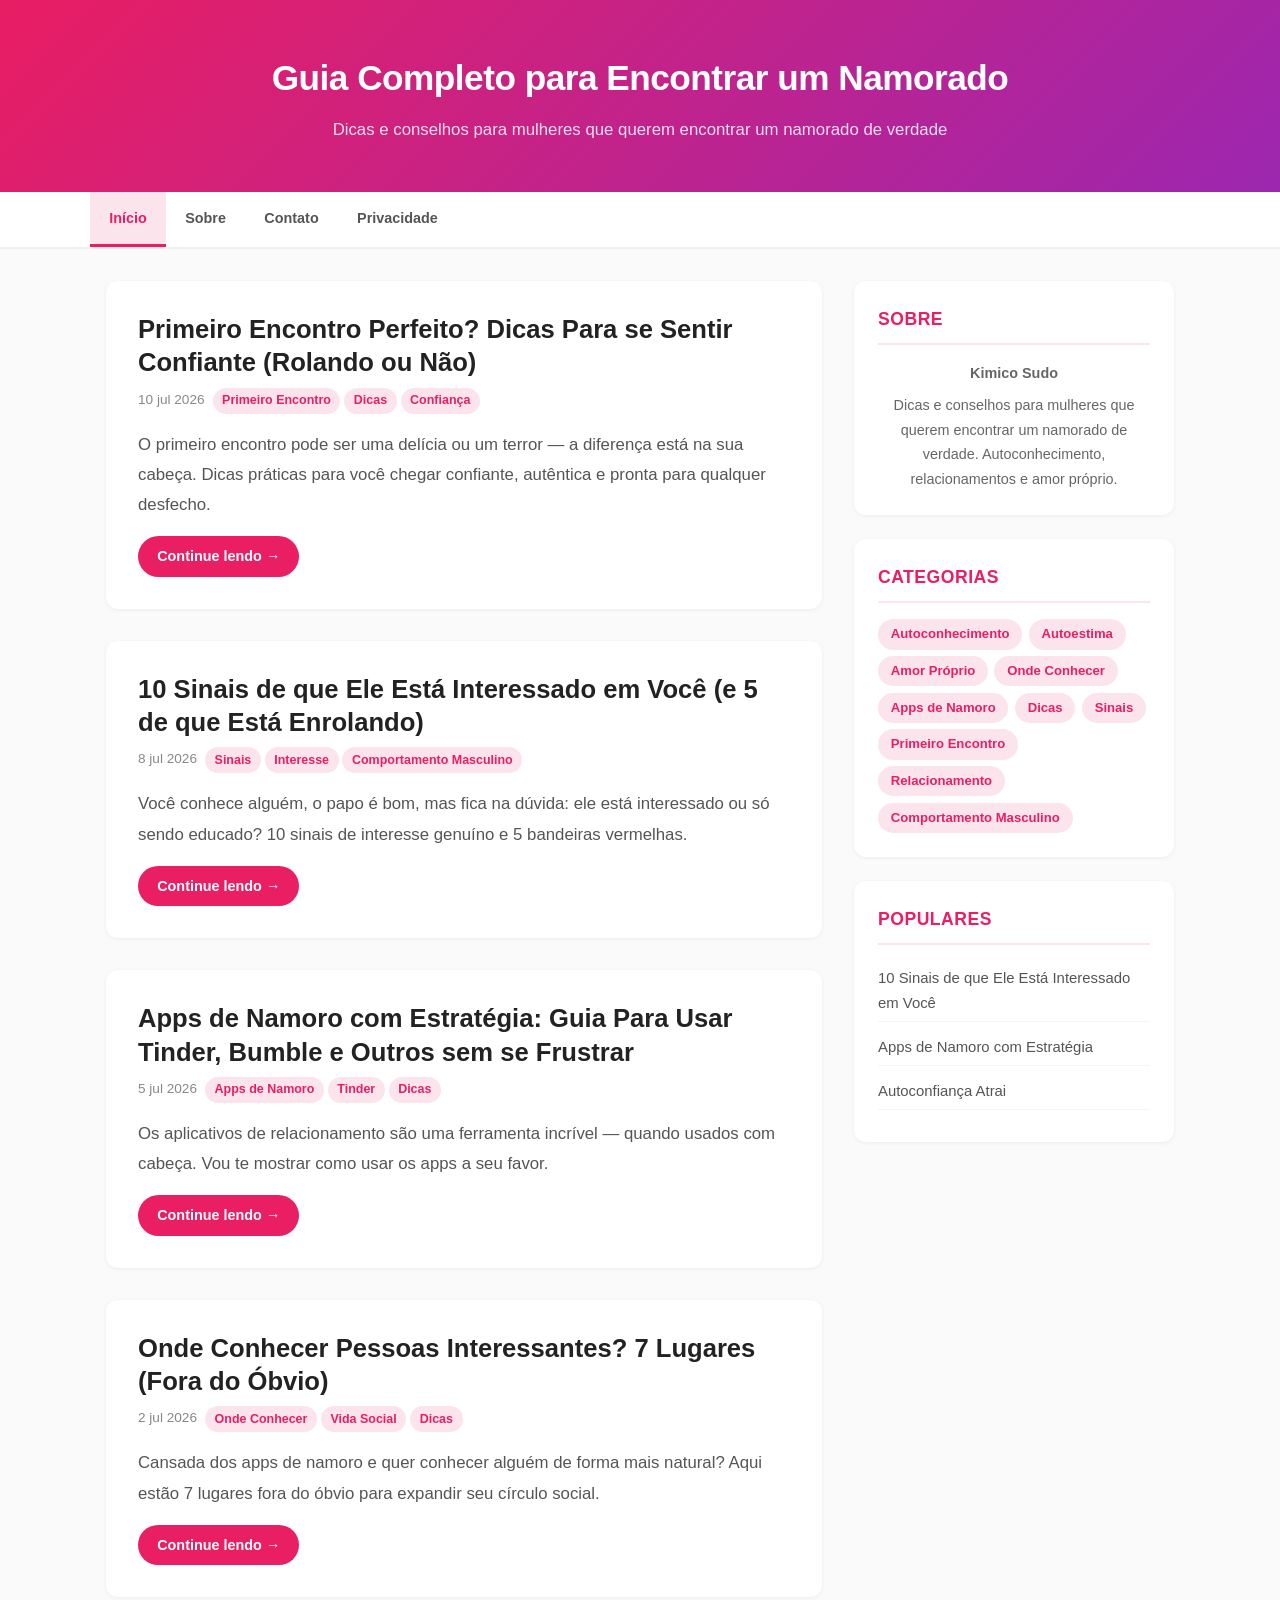
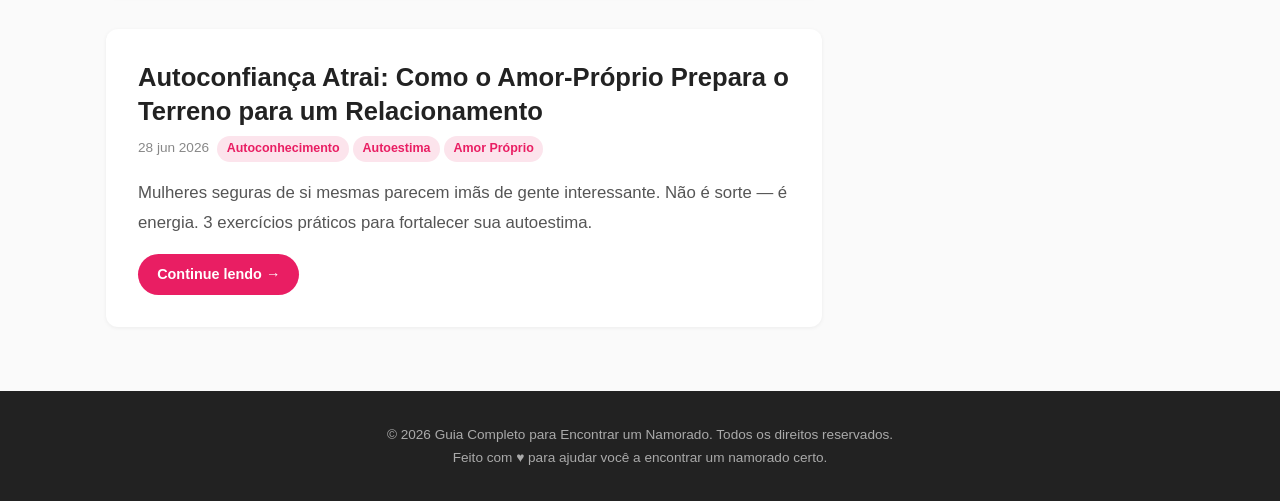
==== index.html @ e8853505 "Add files via upload" ====
<!DOCTYPE html>
<html lang="pt-BR">
<head>
  <meta charset="UTF-8">
  <meta name="viewport" content="width=device-width, initial-scale=1">
  <title>Guia Completo para Encontrar um Namorado</title>
  <meta name="description" content="Guia completo para mulheres que querem encontrar um namorado. Dicas de autoestima, relacionamento, apps de namoro e como conhecer pessoas interessantes.">
  <meta property="og:title" content="Guia Completo para Encontrar um Namorado">
  <meta property="og:description" content="Guia completo para mulheres que querem encontrar um namorado. Dicas de autoestima, relacionamento, apps de namoro e como conhecer pessoas interessantes.">
  <meta property="og:type" content="website">
  <meta property="og:url" content="https://prado59.github.io/namoradocerto/">
  <meta property="og:image" content="https://prado59.github.io/namoradocerto/img/og-image.jpg">
  <meta name="twitter:card" content="summary_large_image">
  <meta name="twitter:title" content="Guia Completo para Encontrar um Namorado">
  <meta name="twitter:description" content="Guia completo para mulheres que querem encontrar um namorado.">
  <link rel="canonical" href="https://prado59.github.io/namoradocerto/">
  <link rel="stylesheet" href="css/style.css">
  <link rel="icon" href="data:image/svg+xml,<svg xmlns='http://www.w3.org/2000/svg' viewBox='0 0 100 100'><text y='.9em' font-size='90'>💕</text></svg>">
  <script async src="https://www.googletagmanager.com/gtag/js?id=G-XXXXXXXXXX"></script>
  <script>window.dataLayer=window.dataLayer||[];function gtag(){dataLayer.push(arguments);}gtag('js',new Date());gtag('config','G-XXXXXXXXXX');</script>
</head>
<body>

  <header class="header-wrap">
    <h1><a href="index.html">Guia Completo para Encontrar um Namorado</a></h1>
    <p class="description">Dicas e conselhos para mulheres que querem encontrar um namorado de verdade</p>
  </header>

  <nav class="nav-wrap">
    <button class="nav-toggle" onclick="this.nextElementSibling.classList.toggle('open')">☰ Menu</button>
    <ul>
      <li class="active"><a href="index.html">Início</a></li>
      <li><a href="about.html">Sobre</a></li>
      <li><a href="contact.html">Contato</a></li>
      <li><a href="privacy.html">Privacidade</a></li>
    </ul>
  </nav>

  <div class="container">
    <main>

      <article class="post-card">
        <h2><a href="posts/primeiro-encontro-dicas-confiante.html">Primeiro Encontro Perfeito? Dicas Para se Sentir Confiante (Rolando ou Não)</a></h2>
        <div class="post-meta">
          <span>10 jul 2026</span>
          <span class="labels">
            <a href="#">Primeiro Encontro</a>
            <a href="#">Dicas</a>
            <a href="#">Confiança</a>
          </span>
        </div>
        <p class="post-excerpt">O primeiro encontro pode ser uma delícia ou um terror — a diferença está na sua cabeça. Dicas práticas para você chegar confiante, autêntica e pronta para qualquer desfecho.</p>
        <a class="read-more" href="posts/primeiro-encontro-dicas-confiante.html">Continue lendo →</a>
      </article>

      <article class="post-card">
        <h2><a href="posts/sinais-homem-interessado-ou-enrolando.html">10 Sinais de que Ele Está Interessado em Você (e 5 de que Está Enrolando)</a></h2>
        <div class="post-meta">
          <span>8 jul 2026</span>
          <span class="labels">
            <a href="#">Sinais</a>
            <a href="#">Interesse</a>
            <a href="#">Comportamento Masculino</a>
          </span>
        </div>
        <p class="post-excerpt">Você conhece alguém, o papo é bom, mas fica na dúvida: ele está interessado ou só sendo educado? 10 sinais de interesse genuíno e 5 bandeiras vermelhas.</p>
        <a class="read-more" href="posts/sinais-homem-interessado-ou-enrolando.html">Continue lendo →</a>
      </article>

      <article class="post-card">
        <h2><a href="posts/apps-de-namoro-estrategia-tinder-bumble.html">Apps de Namoro com Estratégia: Guia Para Usar Tinder, Bumble e Outros sem se Frustrar</a></h2>
        <div class="post-meta">
          <span>5 jul 2026</span>
          <span class="labels">
            <a href="#">Apps de Namoro</a>
            <a href="#">Tinder</a>
            <a href="#">Dicas</a>
          </span>
        </div>
        <p class="post-excerpt">Os aplicativos de relacionamento são uma ferramenta incrível — quando usados com cabeça. Vou te mostrar como usar os apps a seu favor.</p>
        <a class="read-more" href="posts/apps-de-namoro-estrategia-tinder-bumble.html">Continue lendo →</a>
      </article>

      <article class="post-card">
        <h2><a href="posts/onde-conhecer-pessoas-interessantes-encontrar-namorado.html">Onde Conhecer Pessoas Interessantes? 7 Lugares (Fora do Óbvio)</a></h2>
        <div class="post-meta">
          <span>2 jul 2026</span>
          <span class="labels">
            <a href="#">Onde Conhecer</a>
            <a href="#">Vida Social</a>
            <a href="#">Dicas</a>
          </span>
        </div>
        <p class="post-excerpt">Cansada dos apps de namoro e quer conhecer alguém de forma mais natural? Aqui estão 7 lugares fora do óbvio para expandir seu círculo social.</p>
        <a class="read-more" href="posts/onde-conhecer-pessoas-interessantes-encontrar-namorado.html">Continue lendo →</a>
      </article>

      <article class="post-card">
        <h2><a href="posts/autoconfianca-atrai-amor-proprio-relacionamento.html">Autoconfiança Atrai: Como o Amor-Próprio Prepara o Terreno para um Relacionamento</a></h2>
        <div class="post-meta">
          <span>28 jun 2026</span>
          <span class="labels">
            <a href="#">Autoconhecimento</a>
            <a href="#">Autoestima</a>
            <a href="#">Amor Próprio</a>
          </span>
        </div>
        <p class="post-excerpt">Mulheres seguras de si mesmas parecem imãs de gente interessante. Não é sorte — é energia. 3 exercícios práticos para fortalecer sua autoestima.</p>
        <a class="read-more" href="posts/autoconfianca-atrai-amor-proprio-relacionamento.html">Continue lendo →</a>
      </article>

    </main>

    <aside class="sidebar">
      <div class="widget">
        <h3>Sobre</h3>
        <div class="profile-text">
          <p><strong>Kimico Sudo</strong></p>
          <p>Dicas e conselhos para mulheres que querem encontrar um namorado de verdade. Autoconhecimento, relacionamentos e amor próprio.</p>
        </div>
      </div>

      <div class="widget">
        <h3>Categorias</h3>
        <div class="label-cloud">
          <a href="#">Autoconhecimento</a>
          <a href="#">Autoestima</a>
          <a href="#">Amor Próprio</a>
          <a href="#">Onde Conhecer</a>
          <a href="#">Apps de Namoro</a>
          <a href="#">Dicas</a>
          <a href="#">Sinais</a>
          <a href="#">Primeiro Encontro</a>
          <a href="#">Relacionamento</a>
          <a href="#">Comportamento Masculino</a>
        </div>
      </div>

      <div class="widget">
        <h3>Populares</h3>
        <ul>
          <li><a href="posts/sinais-homem-interessado-ou-enrolando.html">10 Sinais de que Ele Está Interessado em Você</a></li>
          <li><a href="posts/apps-de-namoro-estrategia-tinder-bumble.html">Apps de Namoro com Estratégia</a></li>
          <li><a href="posts/autoconfianca-atrai-amor-proprio-relacionamento.html">Autoconfiança Atrai</a></li>
        </ul>
      </div>
    </aside>
  </div>

  <footer class="footer-wrap">
    <p>&copy; 2026 Guia Completo para Encontrar um Namorado. Todos os direitos reservados.</p>
    <p>Feito com ♥ para ajudar você a encontrar um namorado certo.</p>
  </footer>

</body>
</html>
---- css/style.css ----
/* === RESET & BASE === */
*, *::before, *::after { box-sizing: border-box; margin: 0; padding: 0; }
html { font-size: 16px; scroll-behavior: smooth; }
body {
  font-family: -apple-system, BlinkMacSystemFont, 'Segoe UI', Roboto, 'Helvetica Neue', Arial, sans-serif;
  line-height: 1.7;
  color: #333;
  background: #fafafa;
}
a { color: #e91e63; text-decoration: none; transition: color .2s; }
a:hover { color: #c2185b; }
img { max-width: 100%; height: auto; display: block; }
ul, ol { padding-left: 1.5rem; }

/* === HEADER === */
.header-wrap {
  background: linear-gradient(135deg, #e91e63, #9c27b0);
  color: #fff;
  padding: 3rem 1rem;
  text-align: center;
}
.header-wrap h1 { font-size: 2.2rem; font-weight: 800; letter-spacing: -.5px; }
.header-wrap h1 a { color: #fff; }
.header-wrap h1 a:hover { color: #fce4ec; }
.header-wrap .description { font-size: 1.05rem; opacity: .85; margin-top: .5rem; }

/* === NAV === */
.nav-wrap {
  background: #fff;
  border-bottom: 2px solid #f0f0f0;
  padding: 0 1rem;
  position: sticky;
  top: 0;
  z-index: 100;
}
.nav-wrap ul {
  list-style: none;
  display: flex;
  flex-wrap: wrap;
  gap: 0;
  padding: 0;
  margin: 0;
  max-width: 1100px;
  margin: 0 auto;
}
.nav-wrap li { margin: 0; }
.nav-wrap a {
  display: block;
  padding: .85rem 1.2rem;
  color: #555;
  font-weight: 600;
  font-size: .9rem;
  border-bottom: 3px solid transparent;
  transition: all .2s;
}
.nav-wrap a:hover, .nav-wrap .active a {
  color: #e91e63;
  border-bottom-color: #e91e63;
  background: #fce4ec;
}
.nav-toggle {
  display: none;
  background: none;
  border: none;
  font-size: 1.5rem;
  padding: .7rem 1rem;
  color: #555;
  cursor: pointer;
  width: 100%;
  text-align: left;
}

/* === CONTAINER === */
.container {
  max-width: 1100px;
  margin: 0 auto;
  padding: 2rem 1rem;
  display: grid;
  grid-template-columns: 1fr 320px;
  gap: 2rem;
}
.container-full { max-width: 1100px; margin: 0 auto; padding: 2rem 1rem; }

/* === POSTS === */
.post-card {
  background: #fff;
  border-radius: 12px;
  padding: 2rem;
  margin-bottom: 2rem;
  box-shadow: 0 1px 4px rgba(0,0,0,.06);
  transition: box-shadow .2s;
}
.post-card:hover { box-shadow: 0 4px 16px rgba(0,0,0,.1); }
.post-card h2 {
  font-size: 1.6rem;
  line-height: 1.3;
  margin-bottom: .5rem;
}
.post-card h2 a { color: #222; }
.post-card h2 a:hover { color: #e91e63; }
.post-meta {
  font-size: .85rem;
  color: #888;
  margin-bottom: 1rem;
  display: flex;
  flex-wrap: wrap;
  gap: .5rem;
}
.post-meta .labels a {
  display: inline-block;
  background: #fce4ec;
  color: #e91e63;
  padding: .15rem .6rem;
  border-radius: 20px;
  font-size: .78rem;
  font-weight: 600;
}
.post-excerpt { font-size: 1.05rem; line-height: 1.8; color: #555; margin-bottom: 1rem; }
.read-more {
  display: inline-block;
  background: #e91e63;
  color: #fff;
  padding: .5rem 1.2rem;
  border-radius: 30px;
  font-weight: 600;
  font-size: .9rem;
}
.read-more:hover { background: #c2185b; color: #fff; }

/* === POST FULL === */
.post-full { background: #fff; border-radius: 12px; padding: 2.5rem; box-shadow: 0 1px 4px rgba(0,0,0,.06); }
.post-full .post-title { font-size: 2rem; margin-bottom: .5rem; }
.post-full .post-body { font-size: 1.05rem; line-height: 1.8; }
.post-full .post-body h2 { font-size: 1.5rem; margin: 2rem 0 .8rem; color: #222; }
.post-full .post-body h3 { font-size: 1.2rem; margin: 1.5rem 0 .6rem; color: #333; }
.post-full .post-body p { margin-bottom: 1rem; }
.post-full .post-body img {
  border-radius: 8px;
  margin: 1.5rem auto;
  box-shadow: 0 2px 8px rgba(0,0,0,.1);
}
.post-full .post-body ul, .post-full .post-body ol { margin-bottom: 1rem; }
.post-full .post-body li { margin-bottom: .3rem; }
.post-footer { margin-top: 2rem; padding-top: 1rem; border-top: 1px solid #eee; }
.post-nav { display: flex; justify-content: space-between; margin-top: 1rem; }
.post-nav a { background: #fce4ec; color: #e91e63; padding: .5rem 1rem; border-radius: 8px; font-weight: 600; font-size: .9rem; }
.post-nav a:hover { background: #e91e63; color: #fff; }

/* === TABLES === */
table { width: 100%; border-collapse: collapse; margin: 1.5rem 0; }
th, td { padding: .75rem; text-align: left; border-bottom: 1px solid #eee; }
th { background: #fce4ec; color: #e91e63; font-weight: 700; }
tr:hover td { background: #fafafa; }

/* === SIDEBAR === */
.sidebar .widget {
  background: #fff;
  border-radius: 12px;
  padding: 1.5rem;
  margin-bottom: 1.5rem;
  box-shadow: 0 1px 4px rgba(0,0,0,.06);
}
.sidebar h3 {
  font-size: 1.1rem;
  color: #e91e63;
  margin-bottom: 1rem;
  padding-bottom: .5rem;
  border-bottom: 2px solid #fce4ec;
  text-transform: uppercase;
  letter-spacing: .5px;
}
.sidebar ul { list-style: none; padding: 0; }
.sidebar li { margin-bottom: .5rem; }
.sidebar li a {
  color: #555;
  display: block;
  padding: .3rem 0;
  border-bottom: 1px solid #f5f5f5;
  font-size: .93rem;
}
.sidebar li a:hover { color: #e91e63; padding-left: .3rem; }

/* Profile */
.sidebar .profile-img { border-radius: 50%; margin: 0 auto 1rem; }
.sidebar .profile-text { text-align: center; }
.sidebar .profile-text p { font-size: .9rem; color: #666; margin-top: .5rem; }

/* Label cloud */
.label-cloud { display: flex; flex-wrap: wrap; gap: .4rem; }
.label-cloud a {
  display: inline-block;
  background: #fce4ec;
  color: #e91e63;
  padding: .25rem .8rem;
  border-radius: 20px;
  font-size: .82rem;
  font-weight: 600;
}
.label-cloud a:hover { background: #e91e63; color: #fff; }

/* === PAGE HEADER === */
.page-header {
  background: linear-gradient(135deg, #e91e63, #9c27b0);
  color: #fff;
  padding: 2.5rem 1rem;
  text-align: center;
}
.page-header h1 { font-size: 2rem; }

/* === FORM === */
form { margin-top: 1rem; }
.form-group { margin-bottom: 1rem; }
label { display: block; font-weight: 600; margin-bottom: .3rem; color: #333; }
input, textarea {
  width: 100%;
  padding: .75rem;
  border: 2px solid #eee;
  border-radius: 8px;
  font-size: 1rem;
  font-family: inherit;
}
input:focus, textarea:focus { outline: none; border-color: #e91e63; }
textarea { min-height: 150px; resize: vertical; }
.btn {
  background: #e91e63;
  color: #fff;
  padding: .75rem 2rem;
  border: none;
  border-radius: 30px;
  font-size: 1rem;
  font-weight: 600;
  cursor: pointer;
}
.btn:hover { background: #c2185b; }

/* === FOOTER === */
.footer-wrap {
  background: #222;
  color: #aaa;
  text-align: center;
  padding: 2rem 1rem;
  font-size: .85rem;
}
.footer-wrap a { color: #e91e63; }
.footer-wrap .social-links { margin-top: 1rem; }
.footer-wrap .social-links a { display: inline-block; margin: 0 .5rem; color: #aaa; }
.footer-wrap .social-links a:hover { color: #e91e63; }

/* === 404 === */
.error-page { text-align: center; padding: 4rem 1rem; }
.error-page h1 { font-size: 6rem; color: #e91e63; }
.error-page p { font-size: 1.2rem; color: #666; margin: 1rem 0 2rem; }

/* === RESPONSIVE === */
@media (max-width: 780px) {
  .container { grid-template-columns: 1fr; }
  .nav-wrap ul { display: none; flex-direction: column; width: 100%; }
  .nav-wrap ul.open { display: flex; }
  .nav-toggle { display: block; }
  .header-wrap h1 { font-size: 1.5rem; }
  .post-card h2 { font-size: 1.3rem; }
  .post-card { padding: 1.2rem; }
  .post-full { padding: 1.2rem; }
  .post-full .post-title { font-size: 1.5rem; }
}
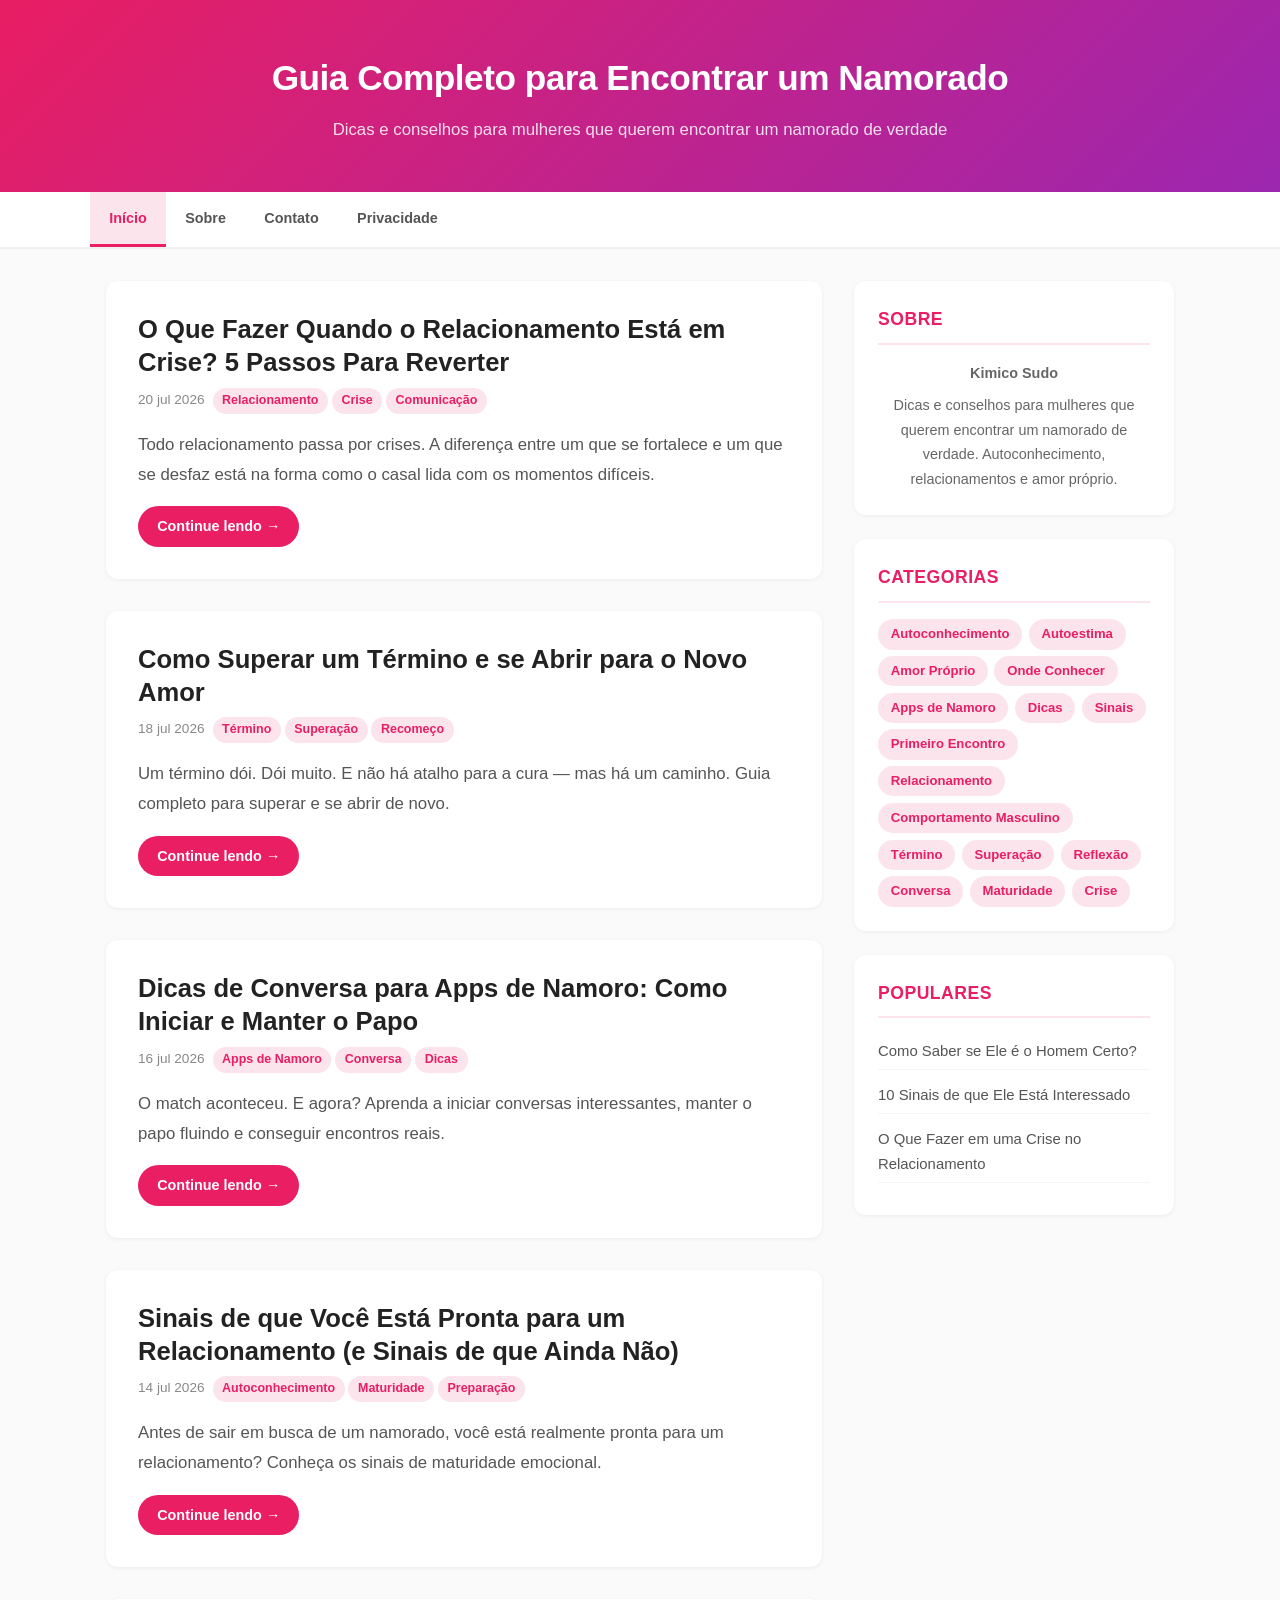
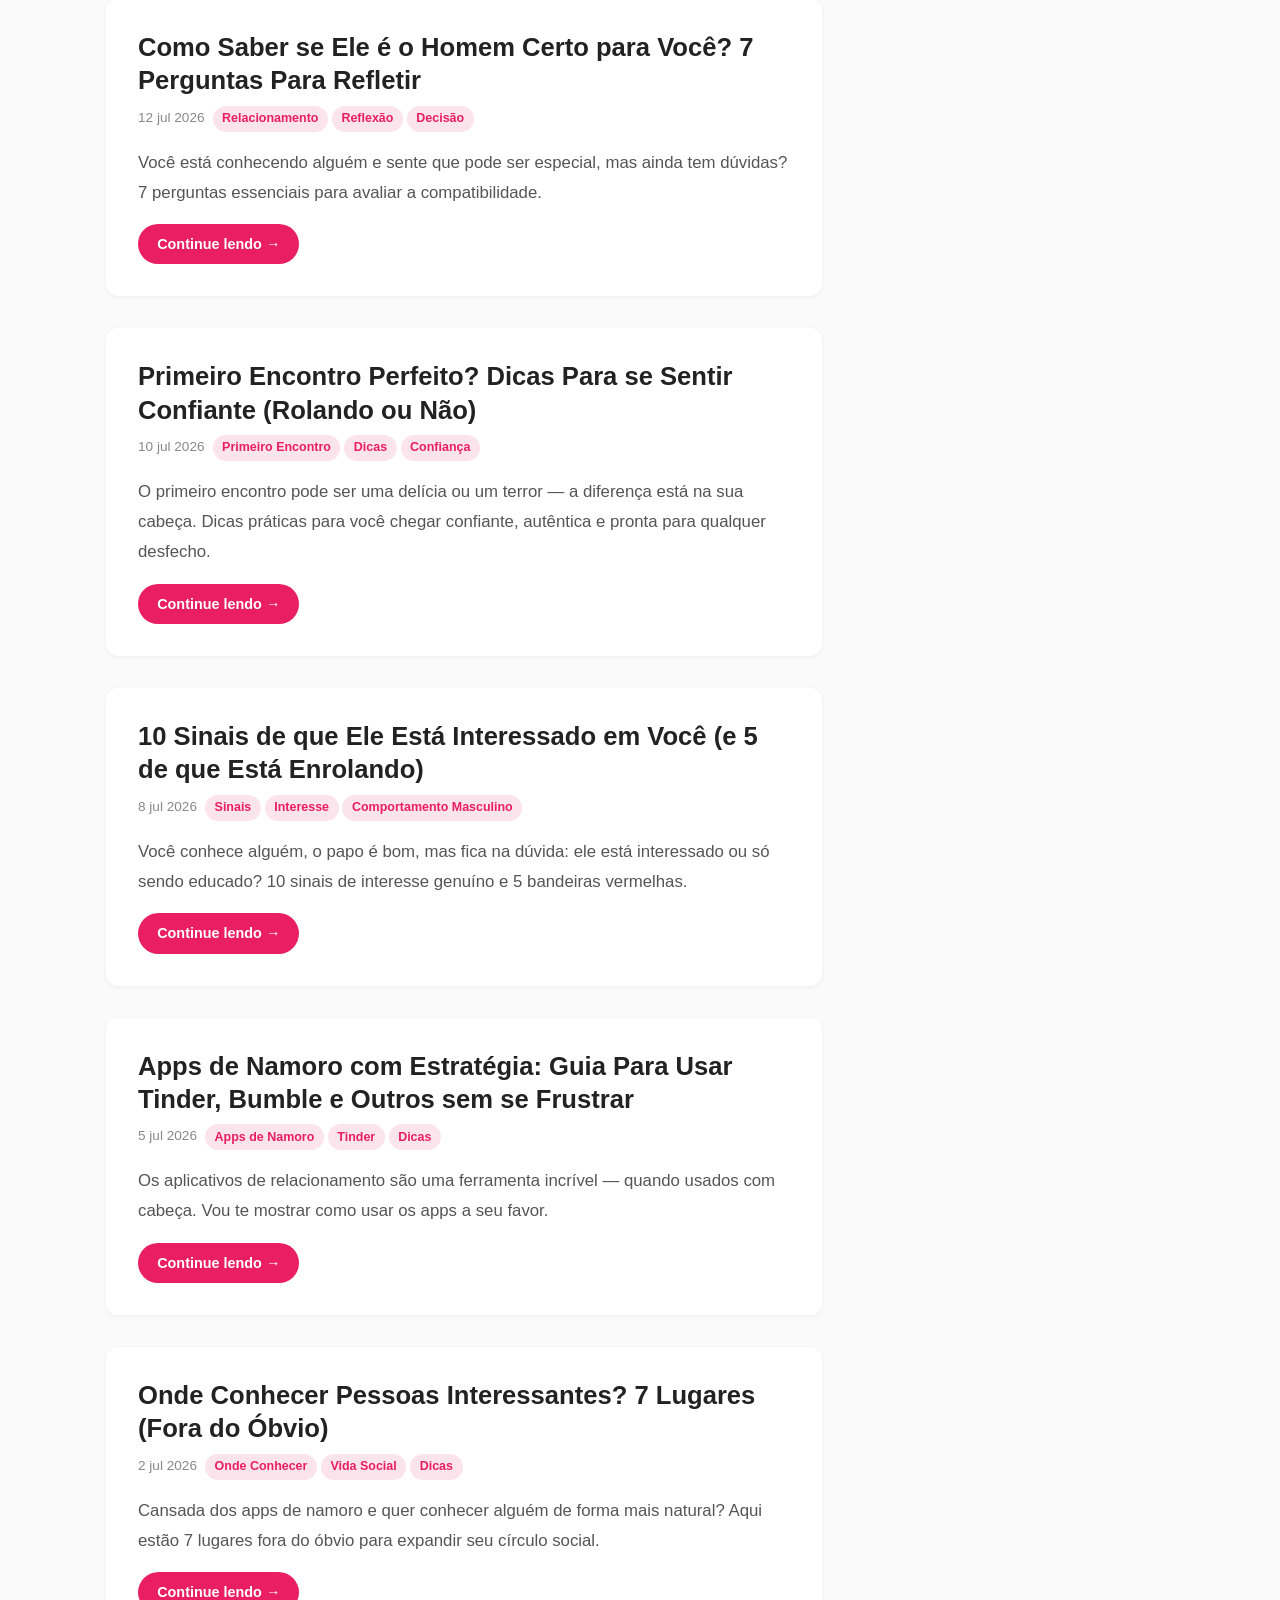
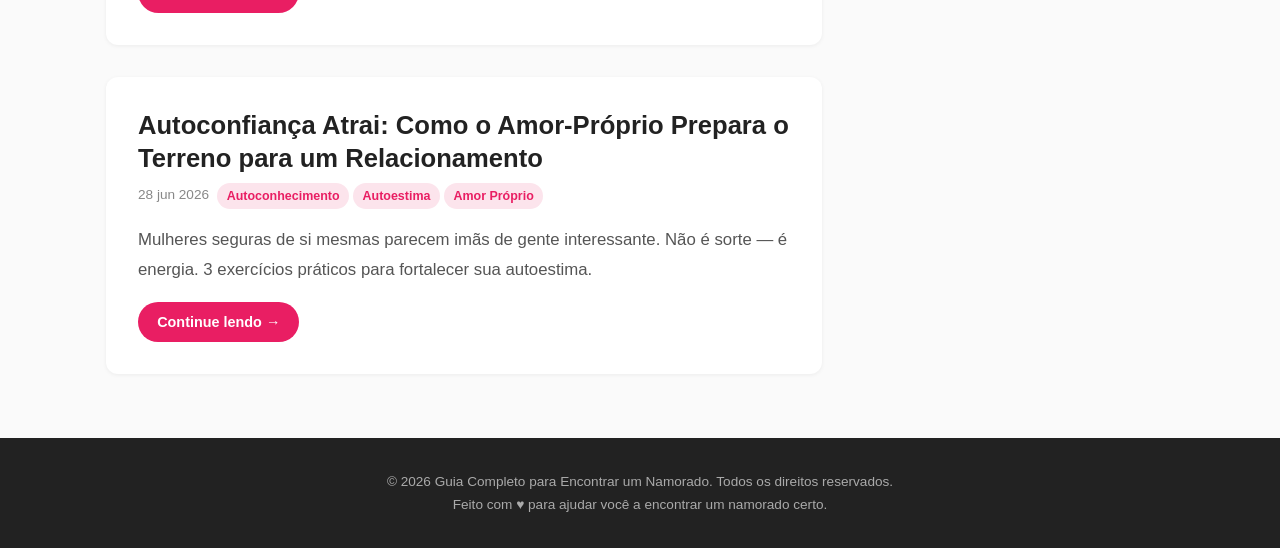
==== commit 09ccf49c: "Add files via upload" ====
--- a/index.html
+++ b/index.html
@@ -16,8 +16,8 @@
   <link rel="canonical" href="https://prado59.github.io/namoradocerto/">
   <link rel="stylesheet" href="css/style.css">
   <link rel="icon" href="data:image/svg+xml,<svg xmlns='http://www.w3.org/2000/svg' viewBox='0 0 100 100'><text y='.9em' font-size='90'>💕</text></svg>">
-  <script async src="https://www.googletagmanager.com/gtag/js?id=G-XXXXXXXXXX"></script>
-  <script>window.dataLayer=window.dataLayer||[];function gtag(){dataLayer.push(arguments);}gtag('js',new Date());gtag('config','G-XXXXXXXXXX');</script>
+  <script async src="https://www.googletagmanager.com/gtag/js?id=G-HJWYYD8TSG"></script>
+  <script>window.dataLayer=window.dataLayer||[];function gtag(){dataLayer.push(arguments);}gtag('js',new Date());gtag('config','G-HJWYYD8TSG');</script>
 </head>
 <body>
 
@@ -38,6 +38,76 @@
 
   <div class="container">
     <main>
+
+      <article class="post-card">
+        <h2><a href="posts/relacionamento-em-crise.html">O Que Fazer Quando o Relacionamento Está em Crise? 5 Passos Para Reverter</a></h2>
+        <div class="post-meta">
+          <span>20 jul 2026</span>
+          <span class="labels">
+            <a href="#">Relacionamento</a>
+            <a href="#">Crise</a>
+            <a href="#">Comunicação</a>
+          </span>
+        </div>
+        <p class="post-excerpt">Todo relacionamento passa por crises. A diferença entre um que se fortalece e um que se desfaz está na forma como o casal lida com os momentos difíceis.</p>
+        <a class="read-more" href="posts/relacionamento-em-crise.html">Continue lendo →</a>
+      </article>
+
+      <article class="post-card">
+        <h2><a href="posts/superar-termino-novo-amor.html">Como Superar um Término e se Abrir para o Novo Amor</a></h2>
+        <div class="post-meta">
+          <span>18 jul 2026</span>
+          <span class="labels">
+            <a href="#">Término</a>
+            <a href="#">Superação</a>
+            <a href="#">Recomeço</a>
+          </span>
+        </div>
+        <p class="post-excerpt">Um término dói. Dói muito. E não há atalho para a cura — mas há um caminho. Guia completo para superar e se abrir de novo.</p>
+        <a class="read-more" href="posts/superar-termino-novo-amor.html">Continue lendo →</a>
+      </article>
+
+      <article class="post-card">
+        <h2><a href="posts/dicas-conversa-apps-namoro.html">Dicas de Conversa para Apps de Namoro: Como Iniciar e Manter o Papo</a></h2>
+        <div class="post-meta">
+          <span>16 jul 2026</span>
+          <span class="labels">
+            <a href="#">Apps de Namoro</a>
+            <a href="#">Conversa</a>
+            <a href="#">Dicas</a>
+          </span>
+        </div>
+        <p class="post-excerpt">O match aconteceu. E agora? Aprenda a iniciar conversas interessantes, manter o papo fluindo e conseguir encontros reais.</p>
+        <a class="read-more" href="posts/dicas-conversa-apps-namoro.html">Continue lendo →</a>
+      </article>
+
+      <article class="post-card">
+        <h2><a href="posts/sinais-pronta-para-relacionamento.html">Sinais de que Você Está Pronta para um Relacionamento (e Sinais de que Ainda Não)</a></h2>
+        <div class="post-meta">
+          <span>14 jul 2026</span>
+          <span class="labels">
+            <a href="#">Autoconhecimento</a>
+            <a href="#">Maturidade</a>
+            <a href="#">Preparação</a>
+          </span>
+        </div>
+        <p class="post-excerpt">Antes de sair em busca de um namorado, você está realmente pronta para um relacionamento? Conheça os sinais de maturidade emocional.</p>
+        <a class="read-more" href="posts/sinais-pronta-para-relacionamento.html">Continue lendo →</a>
+      </article>
+
+      <article class="post-card">
+        <h2><a href="posts/homem-certo-para-voce.html">Como Saber se Ele é o Homem Certo para Você? 7 Perguntas Para Refletir</a></h2>
+        <div class="post-meta">
+          <span>12 jul 2026</span>
+          <span class="labels">
+            <a href="#">Relacionamento</a>
+            <a href="#">Reflexão</a>
+            <a href="#">Decisão</a>
+          </span>
+        </div>
+        <p class="post-excerpt">Você está conhecendo alguém e sente que pode ser especial, mas ainda tem dúvidas? 7 perguntas essenciais para avaliar a compatibilidade.</p>
+        <a class="read-more" href="posts/homem-certo-para-voce.html">Continue lendo →</a>
+      </article>
 
       <article class="post-card">
         <h2><a href="posts/primeiro-encontro-dicas-confiante.html">Primeiro Encontro Perfeito? Dicas Para se Sentir Confiante (Rolando ou Não)</a></h2>
@@ -133,15 +203,21 @@
           <a href="#">Primeiro Encontro</a>
           <a href="#">Relacionamento</a>
           <a href="#">Comportamento Masculino</a>
+          <a href="#">Término</a>
+          <a href="#">Superação</a>
+          <a href="#">Reflexão</a>
+          <a href="#">Conversa</a>
+          <a href="#">Maturidade</a>
+          <a href="#">Crise</a>
         </div>
       </div>
 
       <div class="widget">
         <h3>Populares</h3>
         <ul>
-          <li><a href="posts/sinais-homem-interessado-ou-enrolando.html">10 Sinais de que Ele Está Interessado em Você</a></li>
-          <li><a href="posts/apps-de-namoro-estrategia-tinder-bumble.html">Apps de Namoro com Estratégia</a></li>
-          <li><a href="posts/autoconfianca-atrai-amor-proprio-relacionamento.html">Autoconfiança Atrai</a></li>
+          <li><a href="posts/homem-certo-para-voce.html">Como Saber se Ele é o Homem Certo?</a></li>
+          <li><a href="posts/sinais-homem-interessado-ou-enrolando.html">10 Sinais de que Ele Está Interessado</a></li>
+          <li><a href="posts/relacionamento-em-crise.html">O Que Fazer em uma Crise no Relacionamento</a></li>
         </ul>
       </div>
     </aside>
